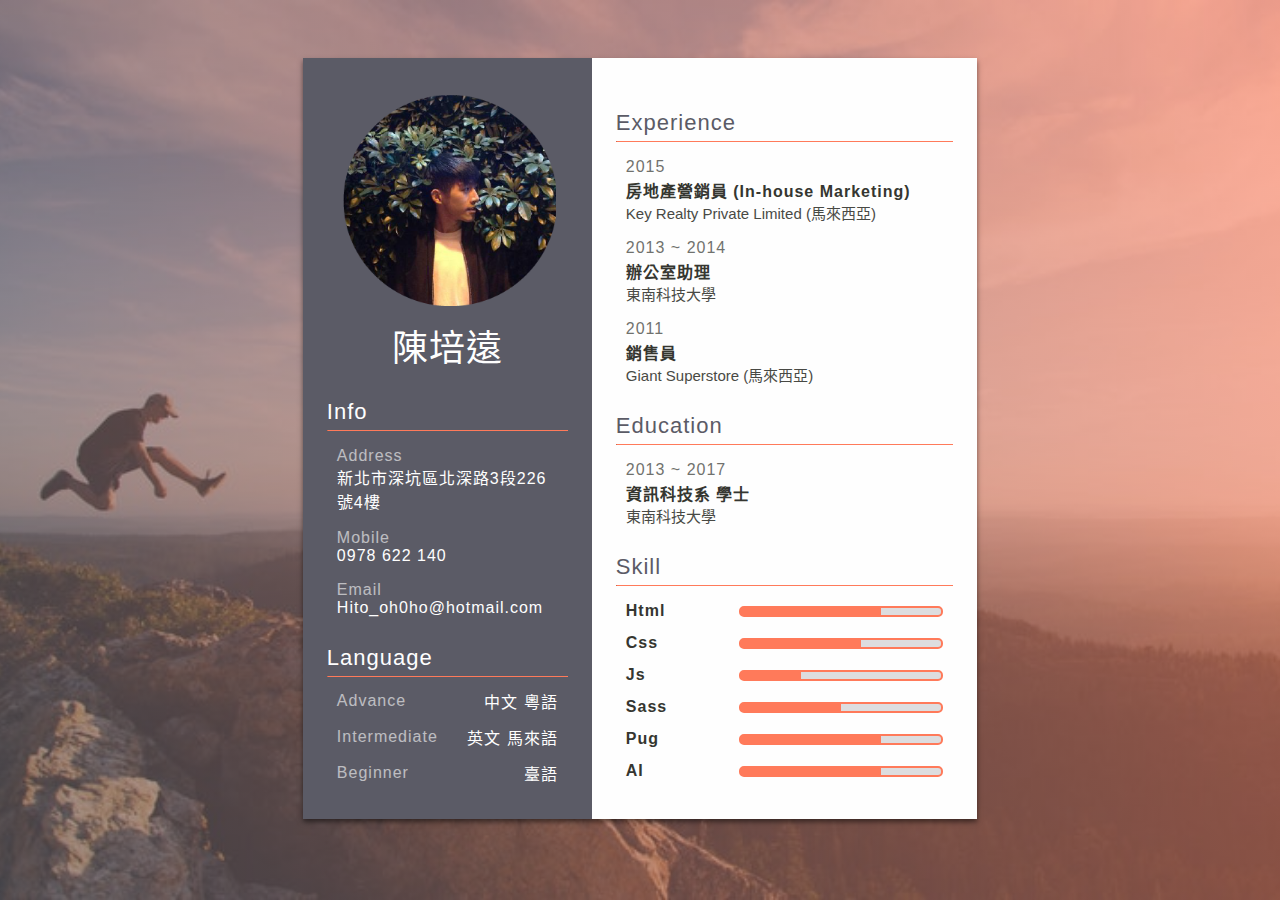
==== portfolio/resume.html @ 385ede9c "Online 211117" ====
<!DOCTYPE html>
<html lang="zh-TW"></html>
<head>
  <meta charset="UTF-8"/>
  <title>Hito's Resume</title>
  <link rel="icon" href="favicon.ico" type="image/x-icon"/>
  <link rel="stylesheet" href="Resume/css/style.css"/>
</head>
<body>
  <div class="bg"></div>
  <div class="resume">
    <div class="left">
      <div class="profilePic">
        <div class="profilePic_imgbox">
          <div class="image"></div>
        </div>
      </div>
      <h1 class="name">陳培遠</h1>
      <h2 class="l-title">Info</h2>
      <hr/>
      <div class="info margin-10">
        <h4 class="l-subtitle">Address </h4>
        <p class="l-paragraph">新北市深坑區北深路3段226號4樓</p>
        <h4 class="l-subtitle">Mobile </h4>
        <p class="l-paragraph">0978 622 140</p>
        <h4 class="l-subtitle">Email </h4>
        <p class="l-paragraph">Hito_oh0ho@hotmail.com</p>
      </div>
      <h2 class="l-title">Language</h2>
      <hr/>
      <div class="language margin-10">
        <ul>
          <li>
            <h4 class="l-subtitle">Advance </h4>
            <p class="l-paragraph">中文 粵語</p>
          </li>
          <li>
            <h4 class="l-subtitle">Intermediate </h4>
            <p class="l-paragraph">英文 馬來語</p>
          </li>
          <li>
            <h4 class="l-subtitle">Beginner </h4>
            <p class="l-paragraph">臺語</p>
          </li>
        </ul>
      </div>
    </div>
    <div class="right">
      <h2 class="r-title">Experience</h2>
      <hr/>
      <div class="experience margin-10">
        <ul>
          <li>
            <h4 class="r-subtitle">2015</h4>
            <p class="r-paragraph">房地產營銷員 (In-house Marketing)</p>
            <p class="small-paragraph">Key Realty Private Limited (馬來西亞)</p>
          </li>
          <li>
            <h4 class="r-subtitle">2013 ~ 2014</h4>
            <p class="r-paragraph">辦公室助理</p>
            <p class="small-paragraph">東南科技大學</p>
          </li>
          <li>
            <h4 class="r-subtitle">2011</h4>
            <p class="r-paragraph">銷售員</p>
            <p class="small-paragraph">Giant Superstore (馬來西亞)</p>
          </li>
        </ul>
      </div>
      <h2 class="r-title">Education</h2>
      <hr/>
      <div class="education margin-10">
        <h4 class="r-subtitle">2013 ~ 2017</h4>
        <p class="r-paragraph">資訊科技系 學士</p>
        <p class="small-paragraph">東南科技大學</p>
      </div>
      <h2 class="r-title">Skill</h2>
      <hr/>
      <div class="skill margin-10">
        <ul>
          <li>
            <h4 class="r-paragraph">Html</h4>
            <div class="valuebar">
              <div class="value p70"></div>
            </div>
          </li>
          <li>
            <h4 class="r-paragraph">Css</h4>
            <div class="valuebar">
              <div class="value p60"></div>
            </div>
          </li>
          <li>
            <h4 class="r-paragraph">Js</h4>
            <div class="valuebar">
              <div class="value p30"></div>
            </div>
          </li>
          <li>
            <h4 class="r-paragraph">Sass</h4>
            <div class="valuebar">
              <div class="value p50"></div>
            </div>
          </li>
          <li>
            <h4 class="r-paragraph">Pug</h4>
            <div class="valuebar">
              <div class="value p70"></div>
            </div>
          </li>
          <li>
            <h4 class="r-paragraph">AI</h4>
            <div class="valuebar">
              <div class="value p70"></div>
            </div>
          </li>
        </ul>
      </div>
    </div>
  </div>
</body>
---- portfolio/Resume/css/style.css ----
* {
  position: relative;
  font-family: "Helvetica", "Roboto", "Arial", sans-serif; }

html {
  padding: 50px;
  display: -webkit-box;
  display: -webkit-flex;
  display: -ms-flexbox;
  display: flex;
  -webkit-box-pack: center;
  -webkit-justify-content: center;
  -ms-flex-pack: center;
  justify-content: center; }

ul {
  list-style: none;
  padding: 0;
  margin: 0; }

hr {
  border-top: 1px;
  border-color: #ff7a5a;
  margin-top: 5px; }

h1, h2, h4, p {
  margin: 0; }

/*----------  copyWriting  ----------*/
/* title */
.l-title, .r-title {
  margin-top: 28px;
  font-weight: 500;
  letter-spacing: 1px;
  font-size: 22px; }

.l-title {
  color: #fefefe; }

.r-title {
  color: #5b5b66; }

/* subtitle */
.l-subtitle, .r-subtitle {
  letter-spacing: 1px;
  font-weight: 500; }

.l-subtitle {
  color: #fefefe;
  opacity: 0.6; }

.r-subtitle {
  color: #353630;
  opacity: 0.7;
  margin-top: 16px;
  margin-bottom: 2px; }

/* paragraph */
.l-paragraph, .r-paragraph {
  letter-spacing: 1px;
  font-weight: 500; }

.l-paragraph {
  color: #fefefe; }

.r-paragraph {
  color: #353630;
  font-weight: 600; }

.small-paragraph {
  color: #353630;
  font-size: 15px;
  opacity: 0.9; }

/*----------  custom  ----------*/
/* background */
.bg {
  position: fixed;
  top: 0;
  left: 0;
  width: 100%;
  height: 100%;
  background: url("../image/bg.jpg");
  background-size: cover;
  background-position: center; }
  .bg:after {
    content: "";
    position: absolute;
    top: 0;
    left: 0;
    width: 100%;
    height: 100%;
    background: -webkit-linear-gradient(30deg, #5b5b66, #ff7a5a);
    background: -o-linear-gradient(30deg, #5b5b66, #ff7a5a);
    background: linear-gradient(60deg, #5b5b66, #ff7a5a);
    opacity: 0.6; }

/* resume */
.resume {
  display: -webkit-box;
  display: -webkit-flex;
  display: -ms-flexbox;
  display: flex;
  max-width: 900px;
  -webkit-box-shadow: 0 3px 5px rgba(0, 0, 0, 0.5);
  box-shadow: 0 3px 5px rgba(0, 0, 0, 0.5); }

.left {
  -webkit-box-flex: 5;
  -webkit-flex: 5;
  -ms-flex: 5;
  flex: 5;
  background-color: #5b5b66; }

.right {
  -webkit-box-flex: 7;
  -webkit-flex: 7;
  -ms-flex: 7;
  flex: 7;
  background-color: #fefefe; }

.left, .right {
  padding: 24px; }

/* profilePic */
.profilePic {
  width: 90%;
  margin: 10px auto; }
  .profilePic .profilePic_imgbox {
    width: 100%;
    padding-top: 100%; }
    .profilePic .profilePic_imgbox .image {
      position: absolute;
      top: 0;
      left: 0;
      height: 100%;
      width: 100%;
      background-image: url("../image/profile-pic.png");
      background-position: center;
      background-size: cover; }

/* name */
.name {
  color: #fefefe;
  font-size: 36px;
  font-weight: 500;
  text-align: center;
  letter-spacing: 1px; }

/* logo */
/* info */
.info .l-subtitle {
  margin-top: 16px; }

/* language */
.language li {
  display: -webkit-box;
  display: -webkit-flex;
  display: -ms-flexbox;
  display: flex;
  -webkit-box-pack: justify;
  -webkit-justify-content: space-between;
  -ms-flex-pack: justify;
  justify-content: space-between;
  -webkit-box-align: center;
  -webkit-align-items: center;
  -ms-flex-align: center;
  align-items: center;
  margin-top: 12px; }

/* experience */
/* skill */
.skill > ul {
  margin-top: 16px; }
  .skill > ul > li {
    display: -webkit-box;
    display: -webkit-flex;
    display: -ms-flexbox;
    display: flex;
    -webkit-box-pack: justify;
    -webkit-justify-content: space-between;
    -ms-flex-pack: justify;
    justify-content: space-between;
    -webkit-box-align: center;
    -webkit-align-items: center;
    -ms-flex-align: center;
    align-items: center;
    margin-top: 14px; }

.skill .valuebar {
  width: 200px;
  height: 7px;
  border: 2px solid #ff7a5a;
  border-radius: 5px;
  background-color: rgba(91, 91, 102, 0.2); }
  .skill .valuebar .value {
    background-color: #ff7a5a;
    height: 100%; }
    .skill .valuebar .value.p30 {
      width: 30%; }
    .skill .valuebar .value.p50 {
      width: 50%; }
    .skill .valuebar .value.p60 {
      width: 60%; }
    .skill .valuebar .value.p70 {
      width: 70%; }

/*----------  utility  ----------*/
.margin-10 {
  margin: 10px; }
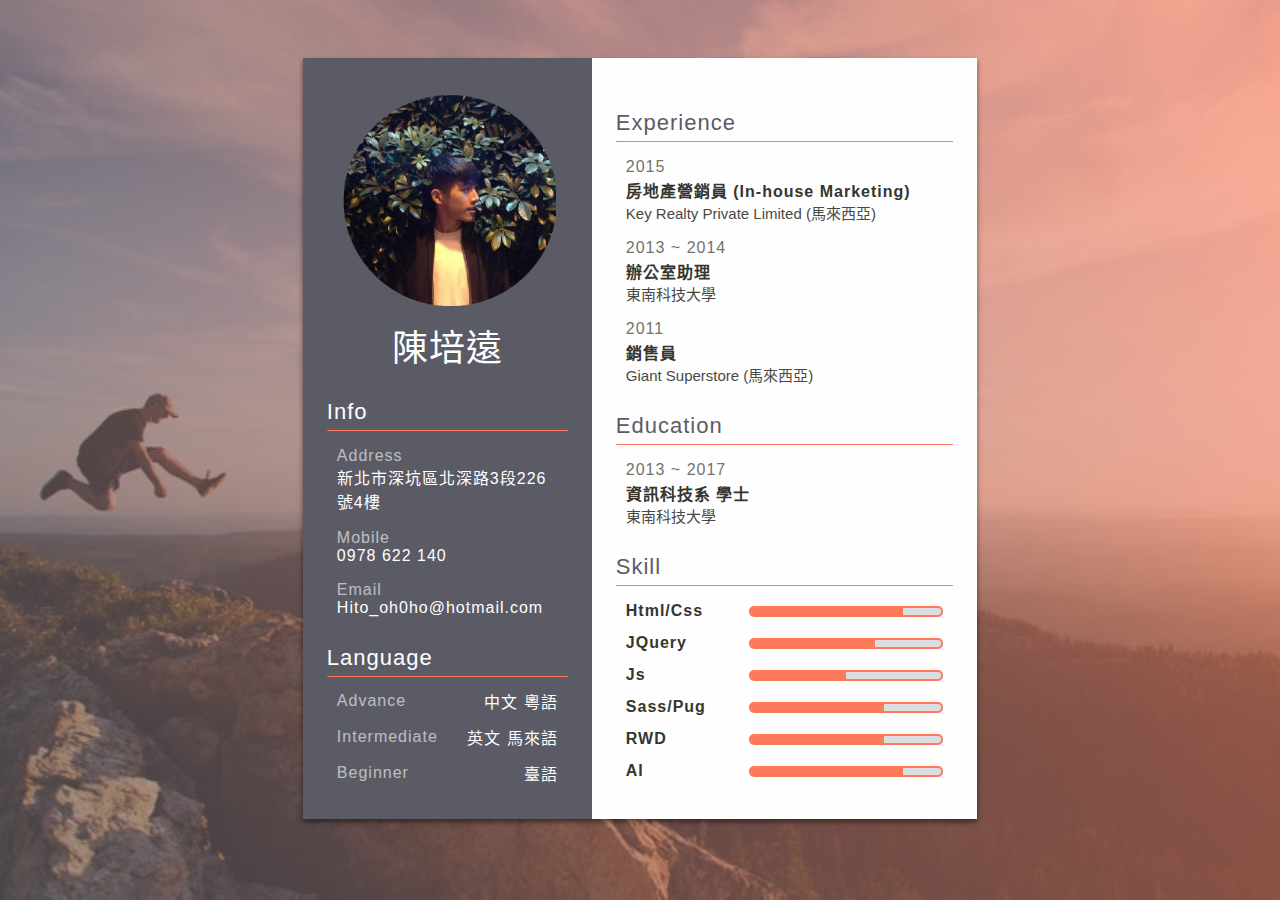
==== commit ba6382df: "Updata portfolio item" ====
--- a/portfolio/resume.html
+++ b/portfolio/resume.html
@@ -79,31 +79,31 @@
       <div class="skill margin-10">
         <ul>
           <li>
-            <h4 class="r-paragraph">Html</h4>
+            <h4 class="r-paragraph">Html/Css</h4>
+            <div class="valuebar">
+              <div class="value p80"></div>
+            </div>
+          </li>
+          <li>
+            <h4 class="r-paragraph">JQuery</h4>
+            <div class="valuebar">
+              <div class="value p65"></div>
+            </div>
+          </li>
+          <li>
+            <h4 class="r-paragraph">Js</h4>
+            <div class="valuebar">
+              <div class="value p50"></div>
+            </div>
+          </li>
+          <li>
+            <h4 class="r-paragraph">Sass/Pug</h4>
             <div class="valuebar">
               <div class="value p70"></div>
             </div>
           </li>
           <li>
-            <h4 class="r-paragraph">Css</h4>
-            <div class="valuebar">
-              <div class="value p60"></div>
-            </div>
-          </li>
-          <li>
-            <h4 class="r-paragraph">Js</h4>
-            <div class="valuebar">
-              <div class="value p30"></div>
-            </div>
-          </li>
-          <li>
-            <h4 class="r-paragraph">Sass</h4>
-            <div class="valuebar">
-              <div class="value p50"></div>
-            </div>
-          </li>
-          <li>
-            <h4 class="r-paragraph">Pug</h4>
+            <h4 class="r-paragraph">RWD</h4>
             <div class="valuebar">
               <div class="value p70"></div>
             </div>
@@ -111,7 +111,7 @@
           <li>
             <h4 class="r-paragraph">AI</h4>
             <div class="valuebar">
-              <div class="value p70"></div>
+              <div class="value p80"></div>
             </div>
           </li>
         </ul>
--- a/portfolio/Resume/css/style.css
+++ b/portfolio/Resume/css/style.css
@@ -188,7 +188,7 @@
     margin-top: 14px; }
 
 .skill .valuebar {
-  width: 200px;
+  width: 190px;
   height: 7px;
   border: 2px solid #ff7a5a;
   border-radius: 5px;
@@ -196,14 +196,14 @@
   .skill .valuebar .value {
     background-color: #ff7a5a;
     height: 100%; }
-    .skill .valuebar .value.p30 {
-      width: 30%; }
     .skill .valuebar .value.p50 {
       width: 50%; }
-    .skill .valuebar .value.p60 {
-      width: 60%; }
+    .skill .valuebar .value.p65 {
+      width: 65%; }
     .skill .valuebar .value.p70 {
       width: 70%; }
+    .skill .valuebar .value.p80 {
+      width: 80%; }
 
 /*----------  utility  ----------*/
 .margin-10 {
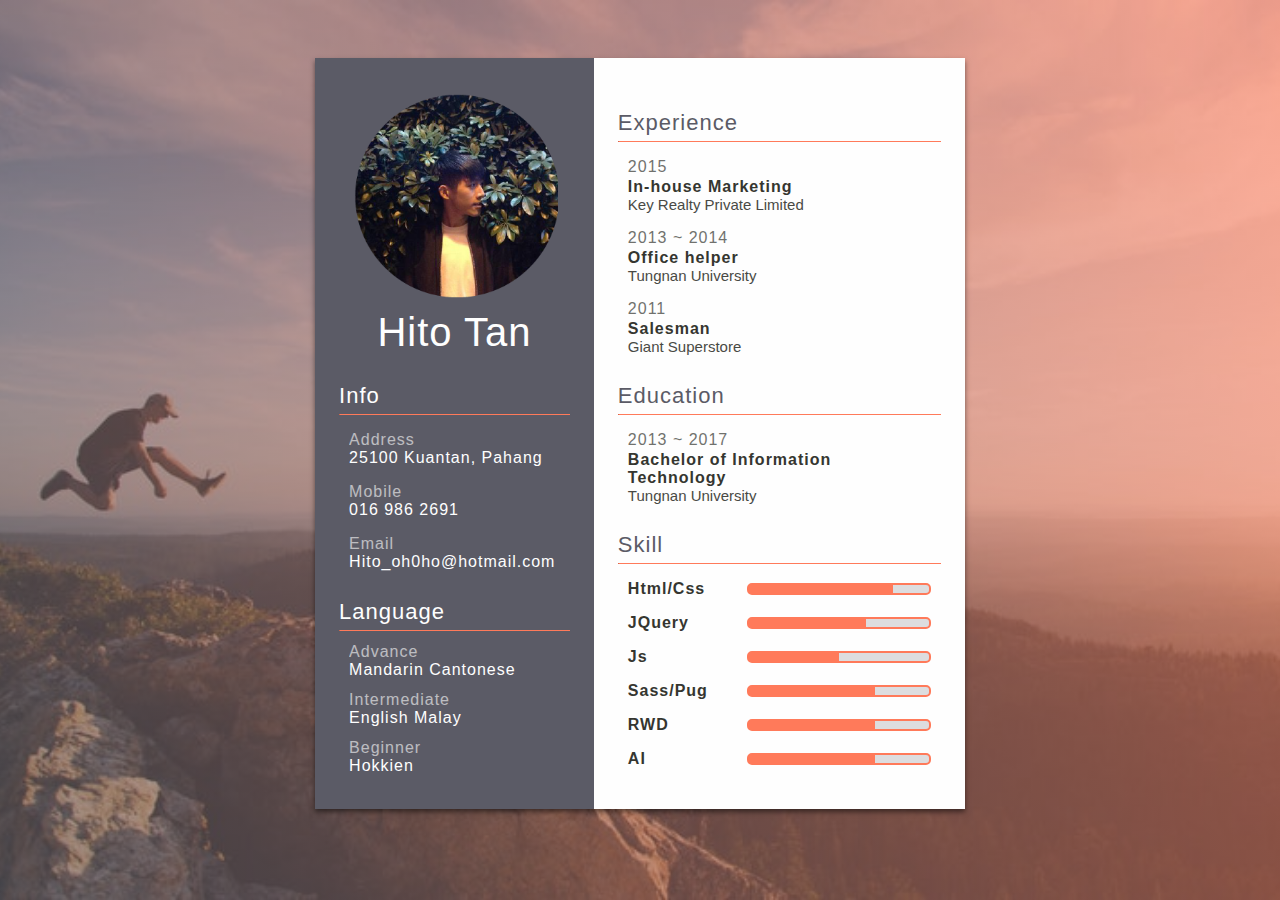
==== commit 128785f5: "change lang to eng" ====
--- a/portfolio/resume.html
+++ b/portfolio/resume.html
@@ -15,16 +15,24 @@
           <div class="image"></div>
         </div>
       </div>
-      <h1 class="name">陳培遠</h1>
+      <h1 class="name">Hito Tan</h1>
       <h2 class="l-title">Info</h2>
       <hr/>
       <div class="info margin-10">
-        <h4 class="l-subtitle">Address </h4>
-        <p class="l-paragraph">新北市深坑區北深路3段226號4樓</p>
-        <h4 class="l-subtitle">Mobile </h4>
-        <p class="l-paragraph">0978 622 140</p>
-        <h4 class="l-subtitle">Email </h4>
-        <p class="l-paragraph">Hito_oh0ho@hotmail.com</p>
+        <ul>
+          <li>
+            <h4 class="l-subtitle">Address </h4>
+            <p class="l-paragraph">25100 Kuantan, Pahang</p>
+          </li>
+          <li>
+            <h4 class="l-subtitle">Mobile </h4>
+            <p class="l-paragraph">016 986 2691</p>
+          </li>
+          <li>
+            <h4 class="l-subtitle">Email </h4>
+            <p class="wb l-paragraph">Hito_oh0ho@hotmail.com</p>
+          </li>
+        </ul>
       </div>
       <h2 class="l-title">Language</h2>
       <hr/>
@@ -32,15 +40,15 @@
         <ul>
           <li>
             <h4 class="l-subtitle">Advance </h4>
-            <p class="l-paragraph">中文 粵語</p>
+            <p class="l-paragraph">Mandarin Cantonese</p>
           </li>
           <li>
             <h4 class="l-subtitle">Intermediate </h4>
-            <p class="l-paragraph">英文 馬來語</p>
+            <p class="l-paragraph">English Malay</p>
           </li>
           <li>
             <h4 class="l-subtitle">Beginner </h4>
-            <p class="l-paragraph">臺語</p>
+            <p class="l-paragraph">Hokkien</p>
           </li>
         </ul>
       </div>
@@ -52,18 +60,18 @@
         <ul>
           <li>
             <h4 class="r-subtitle">2015</h4>
-            <p class="r-paragraph">房地產營銷員 (In-house Marketing)</p>
-            <p class="small-paragraph">Key Realty Private Limited (馬來西亞)</p>
+            <p class="r-paragraph">In-house Marketing</p>
+            <p class="small-paragraph">Key Realty Private Limited</p>
           </li>
           <li>
             <h4 class="r-subtitle">2013 ~ 2014</h4>
-            <p class="r-paragraph">辦公室助理</p>
-            <p class="small-paragraph">東南科技大學</p>
+            <p class="r-paragraph">Office helper</p>
+            <p class="small-paragraph">Tungnan University</p>
           </li>
           <li>
             <h4 class="r-subtitle">2011</h4>
-            <p class="r-paragraph">銷售員</p>
-            <p class="small-paragraph">Giant Superstore (馬來西亞)</p>
+            <p class="r-paragraph">Salesman</p>
+            <p class="small-paragraph">Giant Superstore</p>
           </li>
         </ul>
       </div>
@@ -71,8 +79,8 @@
       <hr/>
       <div class="education margin-10">
         <h4 class="r-subtitle">2013 ~ 2017</h4>
-        <p class="r-paragraph">資訊科技系 學士</p>
-        <p class="small-paragraph">東南科技大學</p>
+        <p class="r-paragraph">Bachelor of Information Technology</p>
+        <p class="small-paragraph">Tungnan University</p>
       </div>
       <h2 class="r-title">Skill</h2>
       <hr/>
@@ -111,7 +119,7 @@
           <li>
             <h4 class="r-paragraph">AI</h4>
             <div class="valuebar">
-              <div class="value p80"></div>
+              <div class="value p70"></div>
             </div>
           </li>
         </ul>
--- a/portfolio/Resume/css/style.css
+++ b/portfolio/Resume/css/style.css
@@ -5,11 +5,9 @@
 html {
   padding: 50px;
   display: -webkit-box;
-  display: -webkit-flex;
   display: -ms-flexbox;
   display: flex;
   -webkit-box-pack: center;
-  -webkit-justify-content: center;
   -ms-flex-pack: center;
   justify-content: center; }
 
@@ -39,6 +37,9 @@
 
 .r-title {
   color: #5b5b66; }
+
+.wb {
+  word-wrap: break-word; }
 
 /* subtitle */
 .l-subtitle, .r-subtitle {
@@ -98,7 +99,6 @@
 /* resume */
 .resume {
   display: -webkit-box;
-  display: -webkit-flex;
   display: -ms-flexbox;
   display: flex;
   max-width: 900px;
@@ -107,14 +107,12 @@
 
 .left {
   -webkit-box-flex: 5;
-  -webkit-flex: 5;
   -ms-flex: 5;
   flex: 5;
   background-color: #5b5b66; }
 
 .right {
   -webkit-box-flex: 7;
-  -webkit-flex: 7;
   -ms-flex: 7;
   flex: 7;
   background-color: #fefefe; }
@@ -142,30 +140,21 @@
 /* name */
 .name {
   color: #fefefe;
-  font-size: 36px;
+  font-size: 40px;
   font-weight: 500;
   text-align: center;
   letter-spacing: 1px; }
 
 /* logo */
 /* info */
+.info li {
+  margin-top: 12px; }
+
 .info .l-subtitle {
   margin-top: 16px; }
 
 /* language */
 .language li {
-  display: -webkit-box;
-  display: -webkit-flex;
-  display: -ms-flexbox;
-  display: flex;
-  -webkit-box-pack: justify;
-  -webkit-justify-content: space-between;
-  -ms-flex-pack: justify;
-  justify-content: space-between;
-  -webkit-box-align: center;
-  -webkit-align-items: center;
-  -ms-flex-align: center;
-  align-items: center;
   margin-top: 12px; }
 
 /* experience */
@@ -174,22 +163,19 @@
   margin-top: 16px; }
   .skill > ul > li {
     display: -webkit-box;
-    display: -webkit-flex;
     display: -ms-flexbox;
     display: flex;
     -webkit-box-pack: justify;
-    -webkit-justify-content: space-between;
     -ms-flex-pack: justify;
     justify-content: space-between;
     -webkit-box-align: center;
-    -webkit-align-items: center;
     -ms-flex-align: center;
     align-items: center;
-    margin-top: 14px; }
+    margin-top: 16px; }
 
 .skill .valuebar {
-  width: 190px;
-  height: 7px;
+  width: 180px;
+  height: 8px;
   border: 2px solid #ff7a5a;
   border-radius: 5px;
   background-color: rgba(91, 91, 102, 0.2); }
